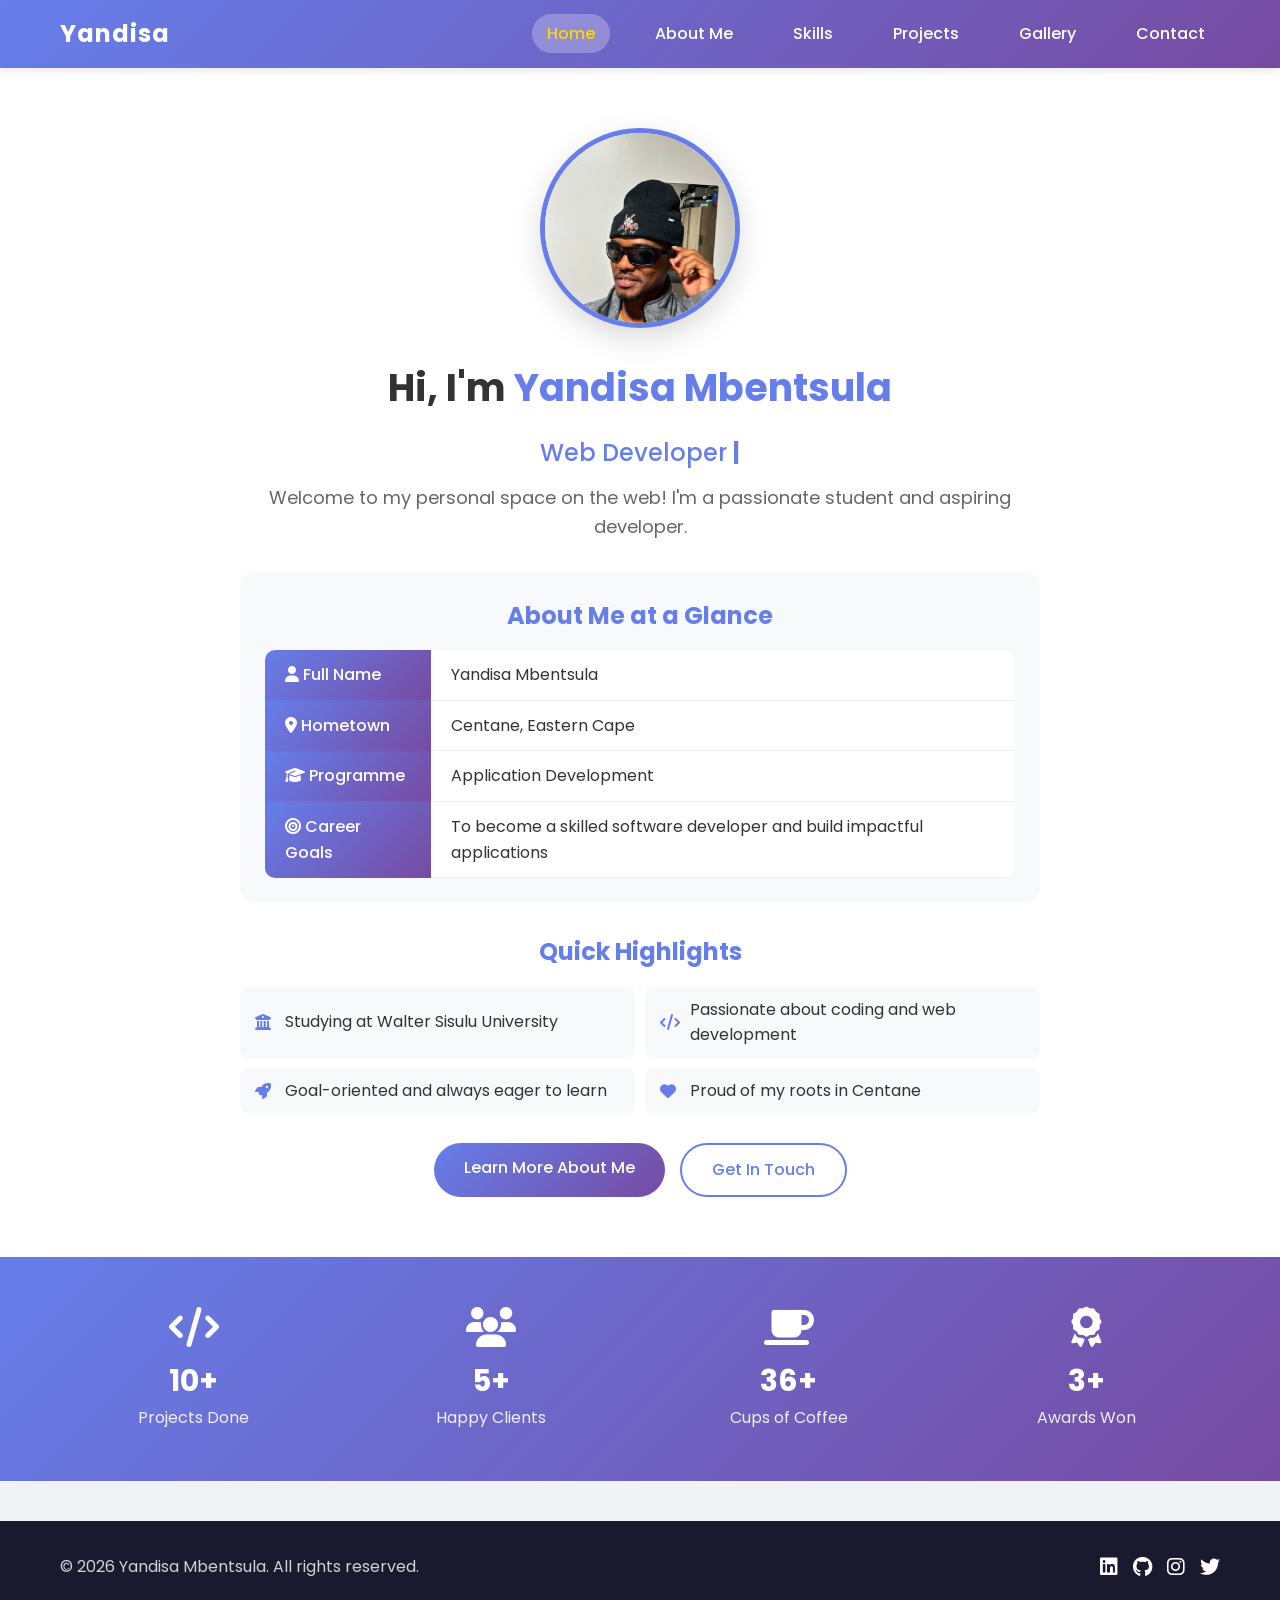
==== index.html @ 2988bb62 "Initial portfolio submission - Yandisa Mbentsula" ====
<!DOCTYPE html>
<html lang="en">
<head>
    <meta charset="UTF-8">
    <meta name="viewport" content="width=device-width, initial-scale=1.0">
    <title>Yandisa's Portfolio | Home</title>
    <link rel="stylesheet" href="css/style.css">
    <link rel="stylesheet" href="https://cdnjs.cloudflare.com/ajax/libs/font-awesome/6.4.0/css/all.min.css">
    <link href="https://fonts.googleapis.com/css2?family=Poppins:wght@300;400;500;600;700&display=swap" rel="stylesheet">
</head>
<body>

    
    <nav class="navbar">
        <div class="container">
            <div class="logo">
                <a href="index.html">Yandisa</a>
            </div>
            <ul class="nav-links">
                <li><a href="index.html" class="active">Home</a></li>
                <li><a href="about.html">About Me</a></li>
                <li><a href="skills.html">Skills</a></li>
                <li><a href="projects.html">Projects</a></li>
                <li><a href="gallery.html">Gallery</a></li>
                <li><a href="contact.html">Contact</a></li>
            </ul>
            <div class="hamburger">
                <span></span>
                <span></span>
                <span></span>
            </div>
        </div>
    </nav>

    <!-- ========== HERO SECTION ========== -->
    <section class="hero">
        <div class="container">
            <div class="hero-content">
                <div class="profile-image">
                    <img src="images/gallery/image3.jpg" alt="Yandisa's Profile Photo">
                </div>
                <h1>Hi, I'm <span class="highlight">Yandisa Mbentsula</span></h1>
                
                <!-- Typing Effect -->
                <div class="typing-container">
                    <span id="typed-text"></span>
                    <span class="cursor-blink">|</span>
                </div>
                
                <p class="intro-text" id="intro-text">
                    Welcome to my personal space on the web! I'm a passionate student and aspiring developer.
                </p>
                
                <div class="info-section">
                    <h2>About Me at a Glance</h2>
                    <table class="info-table">
                        <tr>
                            <th><i class="fas fa-user"></i> Full Name</th>
                            <td>Yandisa Mbentsula</td>
                        </tr>
                        <tr>
                            <th><i class="fas fa-map-marker-alt"></i> Hometown</th>
                            <td>Centane, Eastern Cape</td>
                        </tr>
                        <tr>
                            <th><i class="fas fa-graduation-cap"></i> Programme</th>
                            <td>Application Development</td>
                        </tr>
                        <tr>
                            <th><i class="fas fa-bullseye"></i> Career Goals</th>
                            <td>To become a skilled software developer and build impactful applications</td>
                        </tr>
                    </table>
                </div>

                <div class="highlights">
                    <h2>Quick Highlights</h2>
                    <ul>
                        <li><i class="fas fa-university"></i> Studying at Walter Sisulu University</li>
                        <li><i class="fas fa-code"></i> Passionate about coding and web development</li>
                        <li><i class="fas fa-rocket"></i> Goal-oriented and always eager to learn</li>
                        <li><i class="fas fa-heart"></i> Proud of my roots in Centane</li>
                    </ul>
                </div>

                <div class="hero-buttons">
                    <a href="about.html" class="btn btn-primary">Learn More About Me</a>
                    <a href="contact.html" class="btn btn-secondary">Get In Touch</a>
                </div>
            </div>
        </div>
    </section>

    <!-- ========== STATS SECTION ========== -->
    <section class="stats">
        <div class="container">
            <div class="stats-grid">
                <div class="stat-item">
                    <i class="fas fa-code"></i>
                    <h3>10</h3>
                    <p>Projects Done</p>
                </div>
                <div class="stat-item">
                    <i class="fas fa-users"></i>
                    <h3>5</h3>
                    <p>Happy Clients</p>
                </div>
                <div class="stat-item">
                    <i class="fas fa-coffee"></i>
                    <h3>100</h3>
                    <p>Cups of Coffee</p>
                </div>
                <div class="stat-item">
                    <i class="fas fa-award"></i>
                    <h3>3</h3>
                    <p>Awards Won</p>
                </div>
            </div>
        </div>
    </section>

    <!-- ========== FOOTER ========== -->
    <footer>
        <div class="container">
            <p>&copy; 2026 Yandisa Mbentsula. All rights reserved.</p>
            <div class="social-links">
                <a href="#"><i class="fab fa-linkedin"></i></a>
                <a href="#"><i class="fab fa-github"></i></a>
                <a href="#"><i class="fab fa-instagram"></i></a>
                <a href="#"><i class="fab fa-twitter"></i></a>
            </div>
        </div>
    </footer>

    <script src="js/script.js"></script>

</body>
</html>
---- css/style.css ----
/* ========== RESET & BASE STYLES ========== */
* {
    margin: 0;
    padding: 0;
    box-sizing: border-box;
}

body {
    font-family: 'Poppins', sans-serif;
    background: #f0f2f5;
    color: #333;
    line-height: 1.6;
}

.container {
    max-width: 1200px;
    margin: 0 auto;
    padding: 0 20px;
}

/* ========== NAVIGATION ========== */
.navbar {
    background: linear-gradient(135deg, #667eea 0%, #764ba2 100%);
    padding: 15px 0;
    box-shadow: 0 2px 10px rgba(0,0,0,0.1);
    position: sticky;
    top: 0;
    z-index: 1000;
}

.navbar .container {
    display: flex;
    justify-content: space-between;
    align-items: center;
}

.logo a {
    color: white;
    font-size: 24px;
    font-weight: 700;
    text-decoration: none;
    letter-spacing: 1px;
}

.logo a:hover {
    color: #ffd700;
    transition: color 0.3s ease;
}

.nav-links {
    display: flex;
    list-style: none;
    gap: 30px;
}

.nav-links li a {
    color: white;
    text-decoration: none;
    font-weight: 500;
    padding: 8px 15px;
    border-radius: 25px;
    transition: all 0.3s ease;
}

.nav-links li a:hover {
    background: rgba(255, 255, 255, 0.2);
    transform: translateY(-2px);
}

.nav-links li a.active {
    background: rgba(255, 255, 255, 0.25);
    color: #ffd700;
}

.hamburger {
    display: none;
    flex-direction: column;
    cursor: pointer;
}

.hamburger span {
    width: 25px;
    height: 3px;
    background: white;
    margin: 4px 0;
    border-radius: 5px;
    transition: all 0.3s ease;
}

/* ========== PAGE HEADER ========== */
.page-header {
    background: linear-gradient(135deg, #667eea 0%, #764ba2 100%);
    color: white;
    padding: 60px 0;
    text-align: center;
    margin-bottom: 40px;
}

.page-header h1 {
    font-size: 40px;
    font-weight: 700;
    margin-bottom: 10px;
}

.page-header p {
    font-size: 18px;
    opacity: 0.9;
}

/* ========== BUTTONS ========== */
.btn {
    display: inline-block;
    padding: 12px 30px;
    border: none;
    border-radius: 30px;
    font-size: 16px;
    font-weight: 500;
    cursor: pointer;
    text-decoration: none;
    transition: all 0.3s ease;
}

.btn-primary {
    background: linear-gradient(135deg, #667eea 0%, #764ba2 100%);
    color: white;
}

.btn-primary:hover {
    transform: translateY(-3px);
    box-shadow: 0 5px 20px rgba(102, 126, 234, 0.4);
}

.btn-secondary {
    background: transparent;
    color: #667eea;
    border: 2px solid #667eea;
}

.btn-secondary:hover {
    background: #667eea;
    color: white;
    transform: translateY(-3px);
}

/* ========== HOME / HERO SECTION ========== */
.hero {
    padding: 60px 0;
    background: white;
}

.hero-content {
    text-align: center;
    max-width: 800px;
    margin: 0 auto;
}

.profile-image {
    width: 200px;
    height: 200px;
    border-radius: 50%;
    margin: 0 auto 30px;
    overflow: hidden;
    border: 5px solid #667eea;
    box-shadow: 0 10px 30px rgba(0,0,0,0.15);
}

.profile-image img {
    width: 100%;
    height: 100%;
    object-fit: cover;
}

.hero h1 {
    font-size: 38px;
    margin-bottom: 15px;
    color: #333;
}

.highlight {
    color: #667eea;
}

.intro-text {
    font-size: 18px;
    color: #666;
    margin-bottom: 30px;
}

.info-section {
    background: #f8f9fa;
    border-radius: 15px;
    padding: 25px;
    margin: 30px 0;
}

.info-section h2 {
    color: #667eea;
    margin-bottom: 15px;
    font-size: 24px;
}

.info-table {
    width: 100%;
    border-collapse: collapse;
    text-align: left;
    background: white;
    border-radius: 10px;
    overflow: hidden;
}

.info-table th {
    background: linear-gradient(135deg, #667eea 0%, #764ba2 100%);
    color: white;
    padding: 12px 20px;
    font-weight: 500;
}

.info-table td {
    padding: 12px 20px;
    border-bottom: 1px solid #eee;
}

.info-table tr:hover {
    background: #f8f9fa;
}

.highlights {
    margin: 30px 0;
}

.highlights h2 {
    color: #667eea;
    margin-bottom: 15px;
    font-size: 24px;
}

.highlights ul {
    list-style: none;
    display: grid;
    grid-template-columns: 1fr 1fr;
    gap: 10px;
    text-align: left;
}

.highlights ul li {
    padding: 10px 15px;
    background: #f8f9fa;
    border-radius: 8px;
    display: flex;
    align-items: center;
    gap: 10px;
}

.highlights ul li i {
    color: #667eea;
    width: 20px;
}

.hero-buttons {
    display: flex;
    gap: 15px;
    justify-content: center;
    margin-top: 25px;
}

/* ========== STATS ========== */
.stats {
    background: linear-gradient(135deg, #667eea 0%, #764ba2 100%);
    padding: 50px 0;
    color: white;
}

.stats-grid {
    display: grid;
    grid-template-columns: repeat(4, 1fr);
    gap: 30px;
    text-align: center;
}

.stat-item i {
    font-size: 40px;
    margin-bottom: 10px;
}

.stat-item h3 {
    font-size: 30px;
    font-weight: 700;
}

.stat-item p {
    font-size: 16px;
    opacity: 0.9;
}

/* ========== ABOUT PAGE ========== */
.about-section {
    padding: 40px 0;
}

.about-image {
    width: 200px;
    height: 200px;
    border-radius: 50%;
    margin: 0 auto 30px;
    overflow: hidden;
    border: 5px solid #667eea;
}

.about-image img {
    width: 100%;
    height: 100%;
    object-fit: cover;
}

.about-content {
    background: white;
    padding: 30px;
    border-radius: 15px;
    margin-bottom: 30px;
    box-shadow: 0 2px 10px rgba(0,0,0,0.05);
}

.about-content h2 {
    color: #667eea;
    margin-bottom: 15px;
    font-size: 24px;
}

.about-content h2 i {
    margin-right: 10px;
}

.about-content p {
    margin-bottom: 15px;
    color: #555;
}

.fun-facts {
    list-style: none;
    display: grid;
    grid-template-columns: 1fr 1fr;
    gap: 10px;
}

.fun-facts li {
    padding: 10px 15px;
    background: #f8f9fa;
    border-radius: 8px;
    display: flex;
    align-items: center;
    gap: 10px;
}

.fun-facts li i {
    color: #667eea;
    width: 20px;
}

.values-list {
    padding-left: 20px;
}

.values-list li {
    padding: 10px 0;
    border-bottom: 1px solid #eee;
}

/* ========== SKILLS PAGE ========== */
.skills-section {
    padding: 40px 0;
}

.skills-category {
    background: white;
    padding: 30px;
    border-radius: 15px;
    margin-bottom: 30px;
    box-shadow: 0 2px 10px rgba(0,0,0,0.05);
}

.skills-category h2 {
    color: #667eea;
    margin-bottom: 25px;
    font-size: 24px;
}

.skills-category h2 i {
    margin-right: 10px;
}

.skills-grid {
    display: grid;
    grid-template-columns: repeat(auto-fit, minmax(200px, 1fr));
    gap: 25px;
}

.skill-card {
    text-align: center;
    padding: 20px;
    background: #f8f9fa;
    border-radius: 10px;
    transition: transform 0.3s ease;
}

.skill-card:hover {
    transform: translateY(-5px);
}

.skill-icon {
    font-size: 40px;
    color: #667eea;
    margin-bottom: 10px;
}

.skill-card h3 {
    margin-bottom: 10px;
    font-size: 16px;
}

.skill-bar {
    width: 100%;
    height: 8px;
    background: #e9ecef;
    border-radius: 10px;
    overflow: hidden;
    margin: 10px 0;
}

.skill-progress {
    height: 100%;
    background: linear-gradient(90deg, #667eea, #764ba2);
    border-radius: 10px;
    transition: width 1s ease;
}

.skill-percentage {
    font-size: 14px;
    color: #667eea;
    font-weight: 600;
}

/* ========== SKILLS TABLE ========== */
.table-container {
    overflow-x: auto;
}

.skills-table {
    width: 100%;
    border-collapse: collapse;
    background: white;
    border-radius: 10px;
    overflow: hidden;
}

.skills-table thead {
    background: linear-gradient(135deg, #667eea 0%, #764ba2 100%);
    color: white;
}

.skills-table th,
.skills-table td {
    padding: 12px 20px;
    text-align: left;
    border-bottom: 1px solid #eee;
}

.skills-table tbody tr:hover {
    background: #f8f9fa;
}

.level-badge {
    padding: 4px 12px;
    border-radius: 20px;
    font-size: 12px;
    font-weight: 600;
    text-transform: uppercase;
}

.level-badge.advanced {
    background: #d4edda;
    color: #155724;
}

.level-badge.intermediate {
    background: #fff3cd;
    color: #856404;
}

.tools-list {
    display: flex;
    flex-wrap: wrap;
    gap: 15px;
    list-style: none;
}

.tools-list li {
    padding: 10px 20px;
    background: #f8f9fa;
    border-radius: 8px;
    display: flex;
    align-items: center;
    gap: 10px;
}

.tools-list li i {
    color: #667eea;
}

/* ========== PROJECTS PAGE ========== */
.projects-section {
    padding: 40px 0;
}

.projects-grid {
    display: grid;
    grid-template-columns: repeat(auto-fit, minmax(300px, 1fr));
    gap: 30px;
}

.project-card {
    background: white;
    border-radius: 15px;
    overflow: hidden;
    box-shadow: 0 2px 10px rgba(0,0,0,0.08);
    transition: transform 0.3s ease, box-shadow 0.3s ease;
}

.project-card:hover {
    transform: translateY(-10px);
    box-shadow: 0 10px 30px rgba(0,0,0,0.15);
}

.project-image {
    position: relative;
    height: 200px;
    overflow: hidden;
}

.project-image img {
    width: 100%;
    height: 100%;
    object-fit: cover;
    transition: transform 0.3s ease;
}

.project-card:hover .project-image img {
    transform: scale(1.05);
}

.project-overlay {
    position: absolute;
    top: 0;
    left: 0;
    width: 100%;
    height: 100%;
    background: rgba(0,0,0,0.6);
    display: flex;
    justify-content: center;
    align-items: center;
    opacity: 0;
    transition: opacity 0.3s ease;
}

.project-card:hover .project-overlay {
    opacity: 1;
}

.project-link {
    color: white;
    text-decoration: none;
    padding: 10px 25px;
    border: 2px solid white;
    border-radius: 30px;
    transition: all 0.3s ease;
}

.project-link:hover {
    background: white;
    color: #333;
}

.project-info {
    padding: 20px;
}

.project-tag {
    display: inline-block;
    padding: 4px 12px;
    background: #667eea;
    color: white;
    border-radius: 20px;
    font-size: 12px;
    font-weight: 500;
    margin-bottom: 10px;
}

.project-info h3 {
    margin-bottom: 10px;
    color: #333;
}

.project-info p {
    color: #666;
    margin-bottom: 15px;
    font-size: 14px;
}

.project-tech {
    display: flex;
    flex-wrap: wrap;
    gap: 8px;
    margin-bottom: 15px;
}

.project-tech span {
    padding: 4px 12px;
    background: #f0f2f5;
    border-radius: 20px;
    font-size: 12px;
    color: #555;
}

.project-actions {
    display: flex;
    gap: 10px;
}

.btn-demo,
.btn-github {
    padding: 8px 20px;
    border: none;
    border-radius: 25px;
    font-size: 14px;
    cursor: pointer;
    text-decoration: none;
    transition: all 0.3s ease;
}

.btn-demo {
    background: #667eea;
    color: white;
}

.btn-demo:hover {
    background: #5a67d8;
}

.btn-github {
    background: #333;
    color: white;
}

.btn-github:hover {
    background: #555;
}

/* ========== PROJECT STATS TABLE ========== */
.stats-section {
    margin-top: 50px;
    background: white;
    padding: 30px;
    border-radius: 15px;
    box-shadow: 0 2px 10px rgba(0,0,0,0.05);
}

.stats-section h2 {
    color: #667eea;
    margin-bottom: 20px;
}

.project-stats-table {
    width: 100%;
    border-collapse: collapse;
}

.project-stats-table thead {
    background: linear-gradient(135deg, #667eea 0%, #764ba2 100%);
    color: white;
}

.project-stats-table th,
.project-stats-table td {
    padding: 12px 20px;
    text-align: left;
    border-bottom: 1px solid #eee;
}

.project-stats-table tbody tr:hover {
    background: #f8f9fa;
}

.status-badge {
    padding: 4px 12px;
    border-radius: 20px;
    font-size: 12px;
    font-weight: 600;
}

.status-badge.completed {
    background: #d4edda;
    color: #155724;
}

.status-badge.in-progress {
    background: #fff3cd;
    color: #856404;
}

/* ========== MODAL ========== */
.modal {
    display: none;
    position: fixed;
    z-index: 2000;
    left: 0;
    top: 0;
    width: 100%;
    height: 100%;
    background: rgba(0,0,0,0.7);
    animation: fadeIn 0.3s ease;
}

.modal-content {
    background: white;
    margin: 10% auto;
    padding: 40px;
    width: 90%;
    max-width: 600px;
    border-radius: 15px;
    position: relative;
    animation: slideDown 0.3s ease;
}

.modal-close {
    position: absolute;
    top: 15px;
    right: 25px;
    font-size: 30px;
    font-weight: 700;
    cursor: pointer;
    color: #999;
    transition: color 0.3s ease;
}

.modal-close:hover {
    color: #333;
}

#modalTitle {
    color: #667eea;
    margin-bottom: 15px;
}

#modalDescription {
    color: #555;
    margin-bottom: 20px;
    line-height: 1.8;
}

/* ========== GALLERY PAGE ========== */
.slideshow-section {
    padding: 40px 0;
}

.slideshow-section h2 {
    color: #667eea;
    margin-bottom: 25px;
    text-align: center;
}

.slideshow-container {
    max-width: 800px;
    position: relative;
    margin: 0 auto;
    background: white;
    border-radius: 15px;
    overflow: hidden;
    box-shadow: 0 5px 20px rgba(0,0,0,0.1);
}

.slide {
    display: none;
    animation: fadeIn 1s ease;
}

.slide img {
    width: 100%;
    height: 450px;
    object-fit: cover;
}

.slide-caption {
    position: absolute;
    bottom: 0;
    left: 0;
    right: 0;
    padding: 20px;
    background: linear-gradient(transparent, rgba(0,0,0,0.7));
    color: white;
}

.slide-caption h3 {
    font-size: 20px;
    margin-bottom: 5px;
}

.prev,
.next {
    position: absolute;
    top: 50%;
    transform: translateY(-50%);
    padding: 16px 20px;
    color: white;
    font-size: 24px;
    font-weight: bold;
    background: rgba(0,0,0,0.5);
    border-radius: 5px;
    cursor: pointer;
    transition: background 0.3s ease;
    text-decoration: none;
    user-select: none;
}

.prev:hover,
.next:hover {
    background: rgba(0,0,0,0.8);
}

.prev {
    left: 10px;
}

.next {
    right: 10px;
}

.dots-container {
    text-align: center;
    padding: 20px 0;
}

.dot {
    display: inline-block;
    width: 15px;
    height: 15px;
    margin: 0 5px;
    background: #bbb;
    border-radius: 50%;
    cursor: pointer;
    transition: background 0.3s ease;
}

.dot.active-dot {
    background: #667eea;
}

.dot:hover {
    background: #888;
}

.slideshow-controls {
    text-align: center;
    margin-top: 20px;
    display: flex;
    gap: 10px;
    justify-content: center;
}

/* ========== GALLERY GRID ========== */
.gallery-grid-section {
    padding: 40px 0;
}

.gallery-grid-section h2 {
    color: #667eea;
    margin-bottom: 25px;
    text-align: center;
}

.gallery-grid {
    display: grid;
    grid-template-columns: repeat(auto-fit, minmax(250px, 1fr));
    gap: 20px;
}

.gallery-item {
    position: relative;
    overflow: hidden;
    border-radius: 15px;
    cursor: pointer;
    height: 250px;
}

.gallery-item img {
    width: 100%;
    height: 100%;
    object-fit: cover;
    transition: transform 0.3s ease;
}

.gallery-item:hover img {
    transform: scale(1.05);
}

.gallery-overlay {
    position: absolute;
    top: 0;
    left: 0;
    width: 100%;
    height: 100%;
    background: rgba(0,0,0,0.6);
    display: flex;
    flex-direction: column;
    justify-content: center;
    align-items: center;
    opacity: 0;
    transition: opacity 0.3s ease;
    color: white;
}

.gallery-item:hover .gallery-overlay {
    opacity: 1;
}

.gallery-overlay i {
    font-size: 40px;
    margin-bottom: 10px;
}

.gallery-overlay p {
    font-size: 16px;
    font-weight: 500;
}

/* ========== LIGHTBOX ========== */
.lightbox {
    display: none;
    position: fixed;
    z-index: 3000;
    left: 0;
    top: 0;
    width: 100%;
    height: 100%;
    background: rgba(0,0,0,0.9);
    justify-content: center;
    align-items: center;
    animation: fadeIn 0.3s ease;
}

.lightbox-content {
    max-width: 80%;
    max-height: 80%;
    position: relative;
}

.lightbox-content img {
    width: 100%;
    height: auto;
    max-height: 80vh;
    object-fit: contain;
}

.lightbox-close {
    position: absolute;
    top: 20px;
    right: 40px;
    color: white;
    font-size: 40px;
    font-weight: 700;
    cursor: pointer;
    z-index: 3001;
    transition: color 0.3s ease;
}

.lightbox-close:hover {
    color: #999;
}

.lightbox-caption {
    color: white;
    text-align: center;
    padding: 20px;
}

.lightbox-caption h3 {
    font-size: 24px;
    margin-bottom: 5px;
}

.lightbox-prev,
.lightbox-next {
    position: absolute;
    top: 50%;
    transform: translateY(-50%);
    padding: 16px 20px;
    color: white;
    font-size: 30px;
    font-weight: bold;
    background: rgba(0,0,0,0.5);
    border-radius: 5px;
    cursor: pointer;
    transition: background 0.3s ease;
    text-decoration: none;
}

.lightbox-prev:hover,
.lightbox-next:hover {
    background: rgba(0,0,0,0.8);
}

.lightbox-prev {
    left: 20px;
}

.lightbox-next {
    right: 20px;
}

/* ========== CONTACT PAGE ========== */
.contact-section {
    padding: 40px 0;
}

.contact-wrapper {
    display: grid;
    grid-template-columns: 1fr 2fr;
    gap: 40px;
}

.contact-info {
    background: white;
    padding: 30px;
    border-radius: 15px;
    box-shadow: 0 2px 10px rgba(0,0,0,0.05);
}

.contact-info h2 {
    color: #667eea;
    margin-bottom: 15px;
}

.contact-info > p {
    color: #666;
    margin-bottom: 25px;
}

.contact-details {
    display: flex;
    flex-direction: column;
    gap: 20px;
}

.contact-item {
    display: flex;
    align-items: center;
    gap: 15px;
}

.contact-item i {
    font-size: 24px;
    color: #667eea;
    width: 40px;
    height: 40px;
    background: #f0f2f5;
    border-radius: 50%;
    display: flex;
    justify-content: center;
    align-items: center;
}

.contact-item h4 {
    font-size: 14px;
    color: #999;
}

.contact-item p {
    color: #333;
    font-weight: 500;
}

.social-contact {
    margin-top: 30px;
}

.social-contact h3 {
    margin-bottom: 15px;
    color: #333;
}

.social-icons {
    display: flex;
    gap: 15px;
}

.social-icons a {
    color: #667eea;
    font-size: 24px;
    transition: all 0.3s ease;
}

.social-icons a:hover {
    color: #764ba2;
    transform: translateY(-3px);
}

.contact-form-wrapper {
    background: white;
    padding: 30px;
    border-radius: 15px;
    box-shadow: 0 2px 10px rgba(0,0,0,0.05);
}

.contact-form-wrapper h2 {
    color: #667eea;
    margin-bottom: 25px;
}

.form-group {
    margin-bottom: 20px;
}

.form-group label {
    display: block;
    margin-bottom: 8px;
    font-weight: 500;
    color: #333;
}

.form-group label i {
    color: #667eea;
    margin-right: 8px;
}

.form-group input,
.form-group textarea {
    width: 100%;
    padding: 12px 15px;
    border: 2px solid #e9ecef;
    border-radius: 10px;
    font-size: 16px;
    font-family: 'Poppins', sans-serif;
    transition: border-color 0.3s ease;
}

.form-group input:focus,
.form-group textarea:focus {
    outline: none;
    border-color: #667eea;
}

.form-group input.error,
.form-group textarea.error {
    border-color: #dc3545;
}

.error-message {
    display: none;
    color: #dc3545;
    font-size: 13px;
    margin-top: 5px;
}

.success-message {
    text-align: center;
    padding: 40px 20px;
}

.success-message i {
    font-size: 60px;
    color: #28a745;
    margin-bottom: 15px;
}

.success-message h3 {
    color: #28a745;
    margin-bottom: 10px;
}

.success-message p {
    color: #666;
    margin-bottom: 20px;
}

/* ========== FOOTER ========== */
footer {
    background: #1a1a2e;
    color: white;
    padding: 30px 0;
    margin-top: 40px;
}

footer .container {
    display: flex;
    justify-content: space-between;
    align-items: center;
}

footer p {
    opacity: 0.8;
}

.social-links {
    display: flex;
    gap: 15px;
}

.social-links a {
    color: white;
    font-size: 20px;
    transition: all 0.3s ease;
}

.social-links a:hover {
    color: #667eea;
    transform: translateY(-3px);
}

/* ========== ANIMATIONS ========== */
@keyframes fadeIn {
    from {
        opacity: 0;
        transform: translateY(20px);
    }
    to {
        opacity: 1;
        transform: translateY(0);
    }
}

@keyframes slideDown {
    from {
        opacity: 0;
        transform: translateY(-50px);
    }
    to {
        opacity: 1;
        transform: translateY(0);
    }
}

@media (max-width: 768px) {
    .nav-links {
        display: none;
        flex-direction: column;
        position: absolute;
        top: 70px;
        left: 0;
        width: 100%;
        background: linear-gradient(135deg, #667eea 0%, #764ba2 100%);
        padding: 20px 0;
        text-align: center;
    }

    .nav-links.active {
        display: flex;
    }

    .hamburger {
        display: flex;
    }

    .hero h1 {
        font-size: 28px;
    }

    .stats-grid {
        grid-template-columns: 1fr 1fr;
    }

    .highlights ul {
        grid-template-columns: 1fr;
    }

    .fun-facts {
        grid-template-columns: 1fr;
    }

    .contact-wrapper {
        grid-template-columns: 1fr;
    }

    .gallery-grid {
        grid-template-columns: 1fr 1fr;
    }

    .projects-grid {
        grid-template-columns: 1fr;
    }

    .skills-grid {
        grid-template-columns: 1fr 1fr;
    }

    .slide img {
        height: 250px;
    }

    .prev,
    .next {
        padding: 10px 14px;
        font-size: 18px;
    }

    .page-header h1 {
        font-size: 30px;
    }

    footer .container {
        flex-direction: column;
        gap: 15px;
        text-align: center;
    }
}

@media (max-width: 480px) {
    .stats-grid {
        grid-template-columns: 1fr;
    }

    .gallery-grid {
        grid-template-columns: 1fr;
    }

    .skills-grid {
        grid-template-columns: 1fr;
    }

    .hero-buttons {
        flex-direction: column;
        align-items: center;
    }

    .profile-image {
        width: 150px;
        height: 150px;
    }

    .slide img {
        height: 200px;
    }
}
/* ========== TYPING ANIMATION ========== */
.typing-container {
    font-size: 24px;
    font-weight: 500;
    margin: 15px 0 10px;
    min-height: 40px;
    color: #667eea;
}

#typed-text {
    display: inline;
}

.cursor-blink {
    display: inline-block;
    animation: blink 0.7s step-end infinite;
    font-weight: 700;
    color: #667eea;
}

@keyframes blink {
    0%, 100% { opacity: 1; }
    50% { opacity: 0; }
}

/* ========== FADE-IN ON SCROLL ========== */
.fade-in {
    opacity: 0;
    transform: translateY(30px);
    transition: opacity 0.8s ease-out, transform 0.8s ease-out;
}

.fade-in.visible {
    opacity: 1;
    transform: translateY(0);
}


.profile-image {
    transition: transform 0.5s ease, box-shadow 0.5s ease;
}

.profile-image:hover {
    transform: scale(1.05) rotate(3deg);
    box-shadow: 0 15px 40px rgba(102, 126, 234, 0.4);
}

.btn {
    transition: all 0.3s ease;
}

.btn:hover {
    transform: translateY(-3px) scale(1.02);
}

/* ========== STATS COUNTER ANIMATION ========== */
.stat-item {
    transition: transform 0.3s ease;
}

.stat-item:hover {
    transform: translateY(-5px);
}

.stat-item h3 {
    transition: color 0.3s ease;
}

.stat-item:hover h3 {
    color: #ffd700;
}

/* ========== PULSE ANIMATION FOR PROFILE ========== */
@keyframes pulse-ring {
    0% {
        box-shadow: 0 0 0 0 rgba(102, 126, 234, 0.4);
    }
    70% {
        box-shadow: 0 0 0 20px rgba(102, 126, 234, 0);
    }
    100% {
        box-shadow: 0 0 0 0 rgba(102, 126, 234, 0);
    }
}

.profile-image {
    animation: pulse-ring 2s infinite;
}
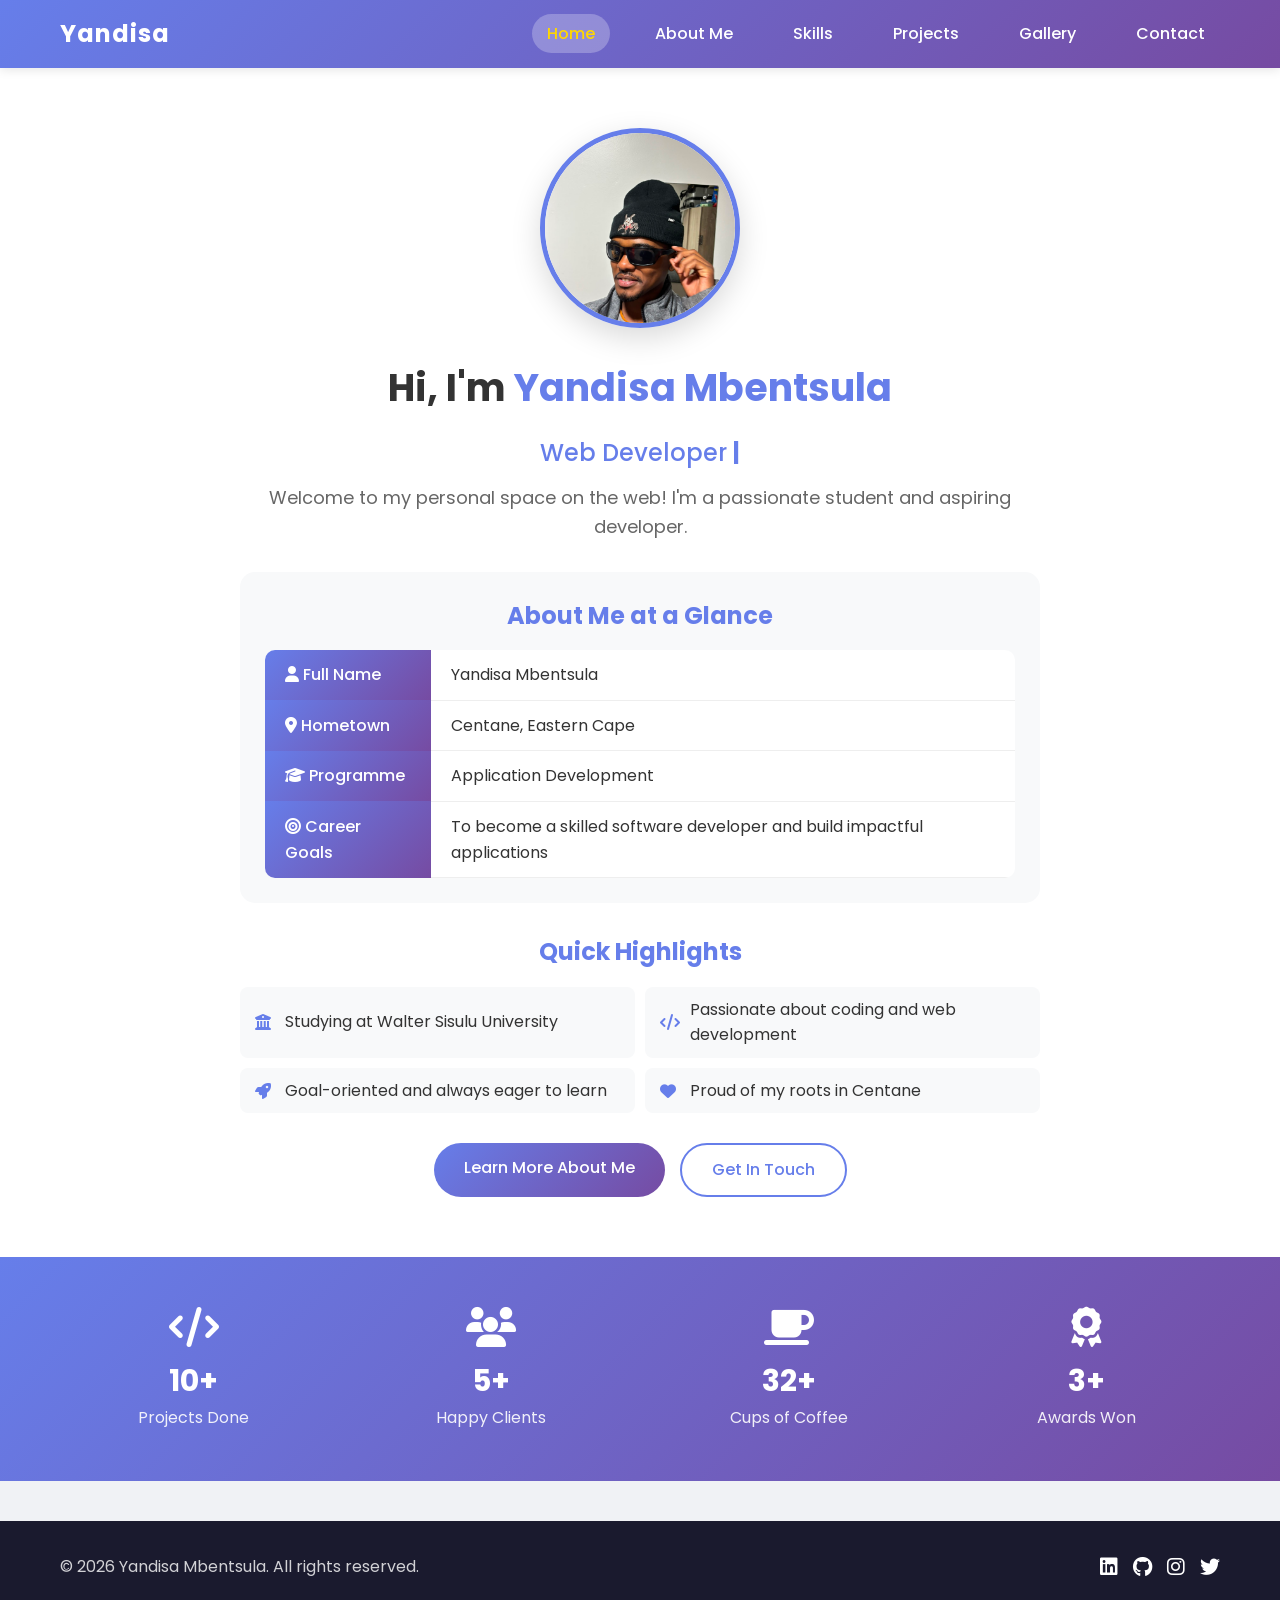
==== commit e5e30b7e: "Updated my portfolio with latest changes" ====
--- a/index.html
+++ b/index.html
@@ -32,7 +32,7 @@
         </div>
     </nav>
 
-    <!-- ========== HERO SECTION ========== -->
+  
     <section class="hero">
         <div class="container">
             <div class="hero-content">
@@ -91,7 +91,7 @@
         </div>
     </section>
 
-    <!-- ========== STATS SECTION ========== -->
+   
     <section class="stats">
         <div class="container">
             <div class="stats-grid">
@@ -119,7 +119,7 @@
         </div>
     </section>
 
-    <!-- ========== FOOTER ========== -->
+
     <footer>
         <div class="container">
             <p>&copy; 2026 Yandisa Mbentsula. All rights reserved.</p>
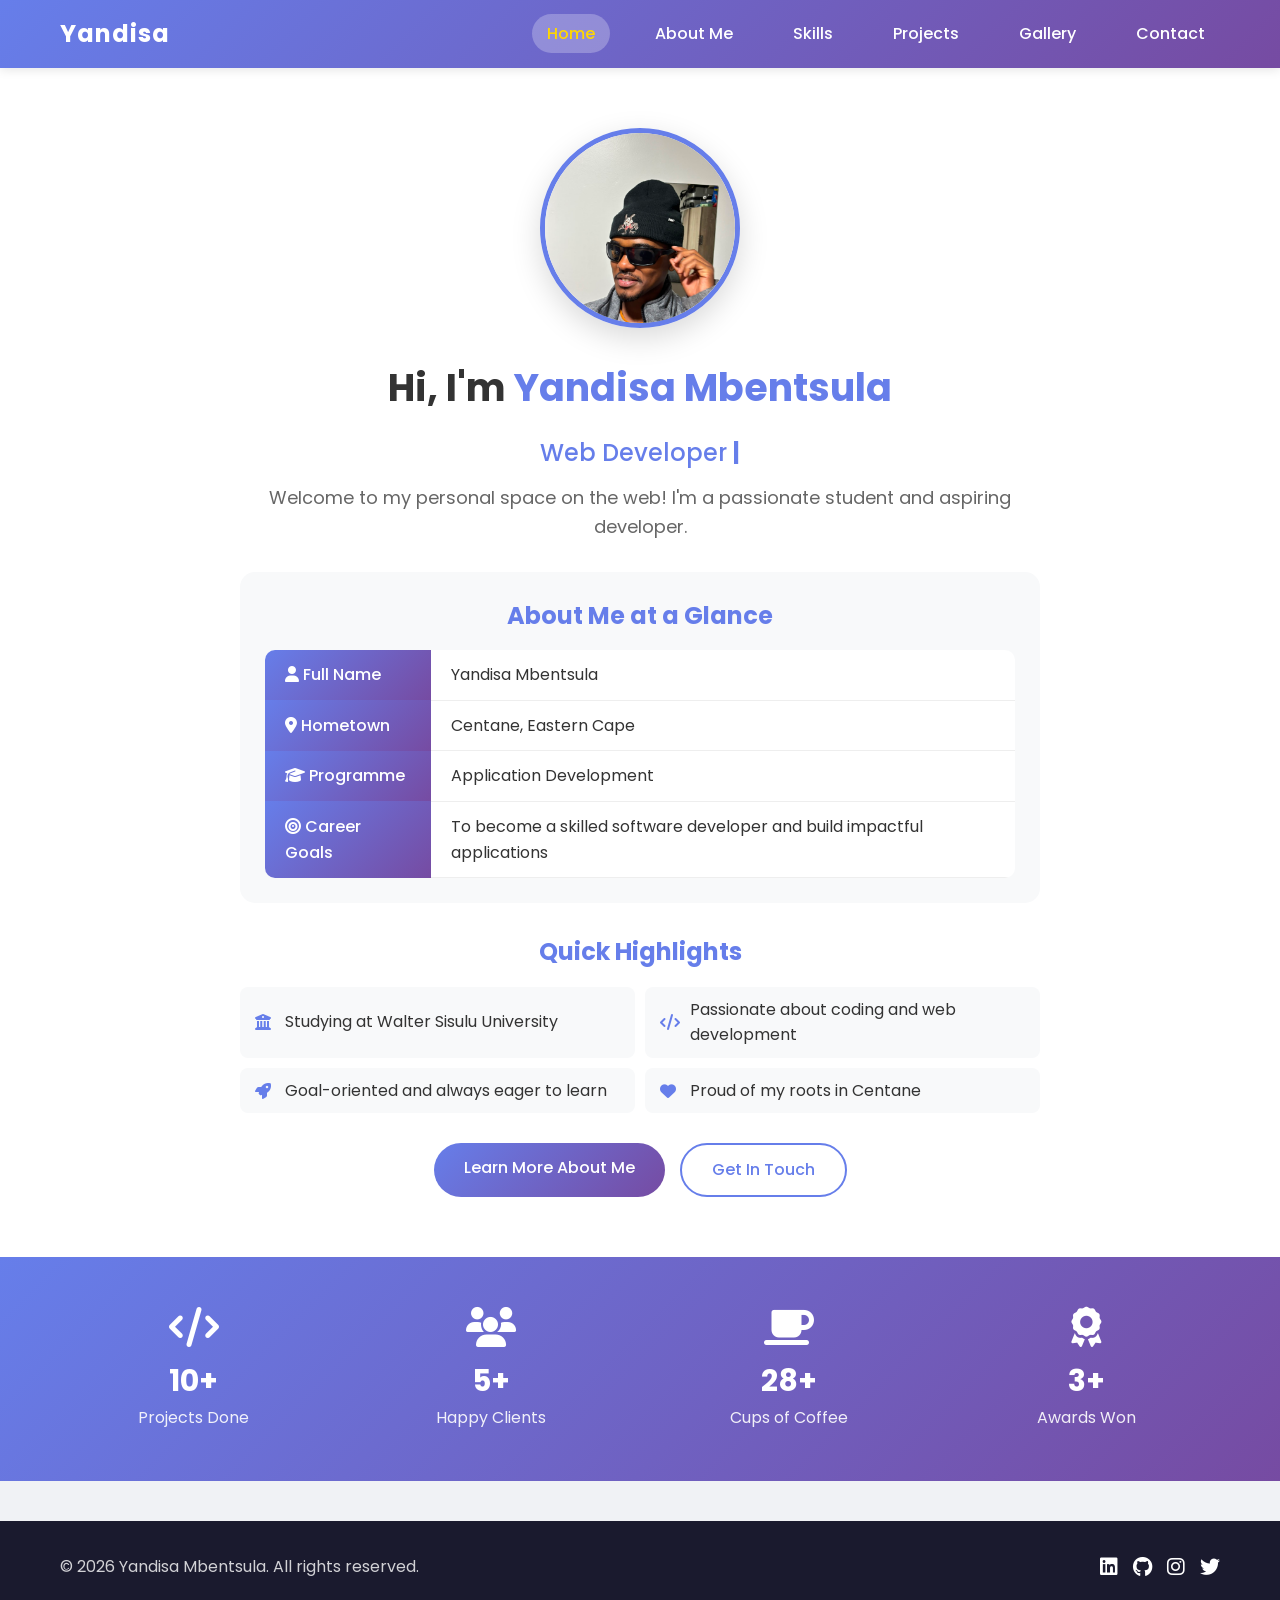
==== commit 893920f9: "Full project state for review - please help fix broken pages" ====
--- a/index.html
+++ b/index.html
@@ -41,7 +41,7 @@
                 </div>
                 <h1>Hi, I'm <span class="highlight">Yandisa Mbentsula</span></h1>
                 
-                <!-- Typing Effect -->
+                
                 <div class="typing-container">
                     <span id="typed-text"></span>
                     <span class="cursor-blink">|</span>
--- a/css/style.css
+++ b/css/style.css
@@ -119,6 +119,42 @@
     cursor: pointer;
     text-decoration: none;
     transition: all 0.3s ease;
+}
+/* ========== FILTER BUTTONS ========== */
+.filter-section {
+    padding: 30px 0;
+}
+
+.filter-buttons {
+    display: flex;
+    gap: 12px;
+    justify-content: center;
+    flex-wrap: wrap;
+}
+
+.filter-btn {
+    padding: 10px 28px;
+    border: 2px solid #667eea;
+    border-radius: 30px;
+    background: white;
+    color: #667eea;
+    cursor: pointer;
+    font-weight: 500;
+    font-family: 'Poppins', sans-serif;
+    font-size: 14px;
+    transition: all 0.3s ease;
+}
+
+.filter-btn:hover {
+    transform: translateY(-3px);
+    box-shadow: 0 5px 15px rgba(102, 126, 234, 0.2);
+}
+
+.filter-btn.active {
+    background: linear-gradient(135deg, #667eea 0%, #764ba2 100%);
+    color: white;
+    border-color: #667eea;
+    box-shadow: 0 4px 15px rgba(102, 126, 234, 0.4);
 }
 
 .btn-primary {
